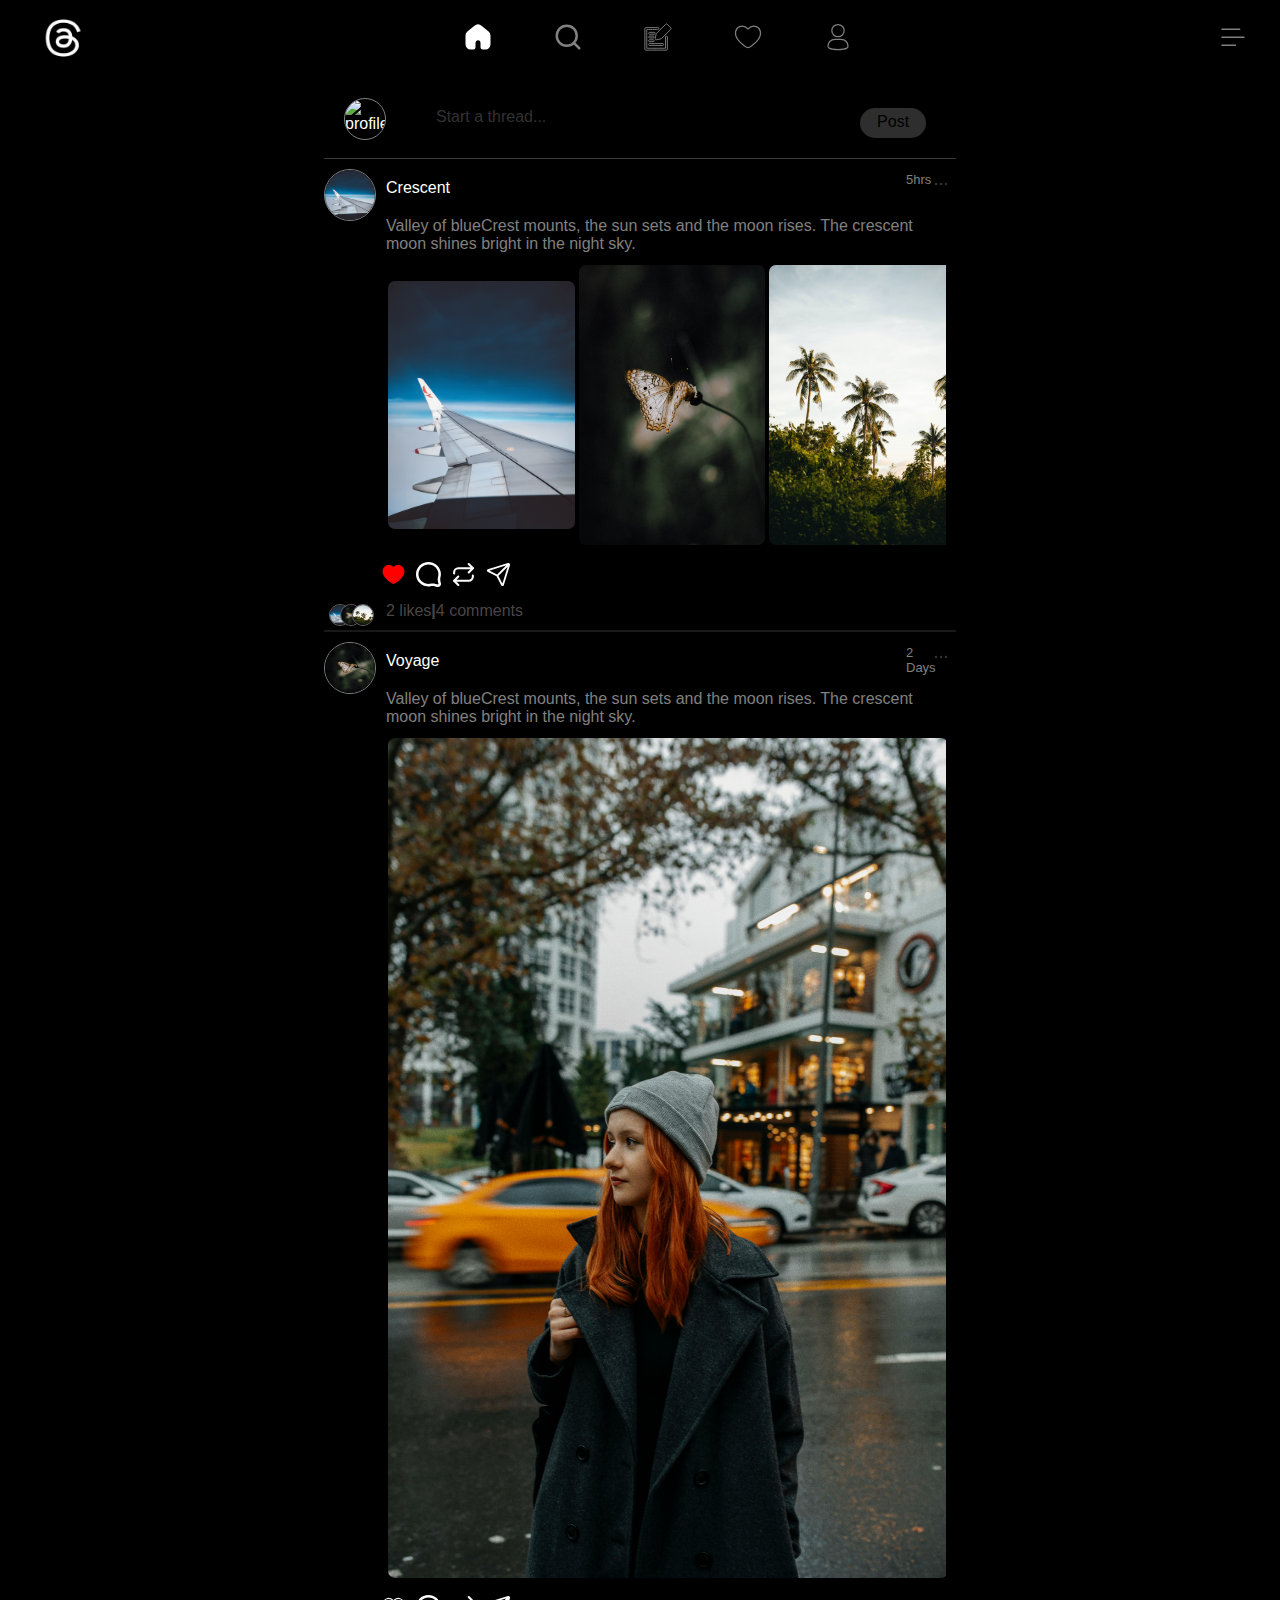
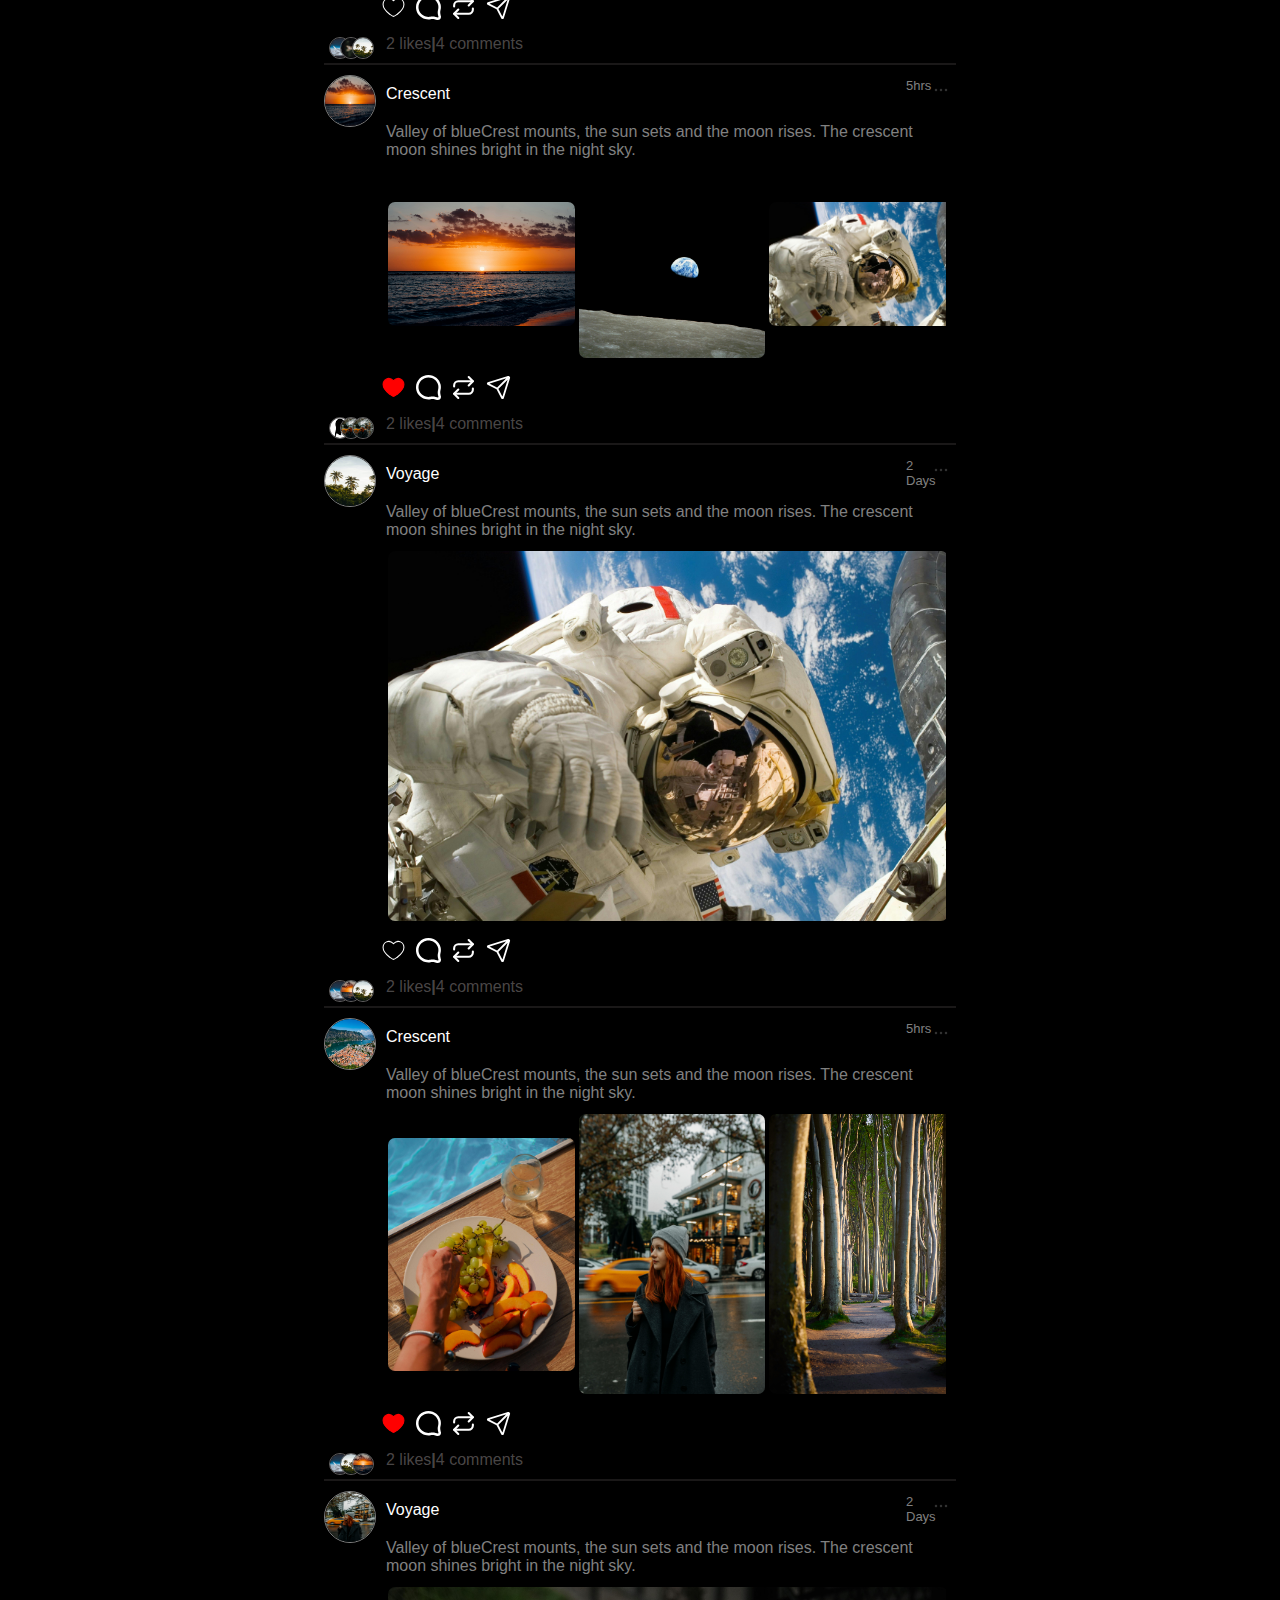
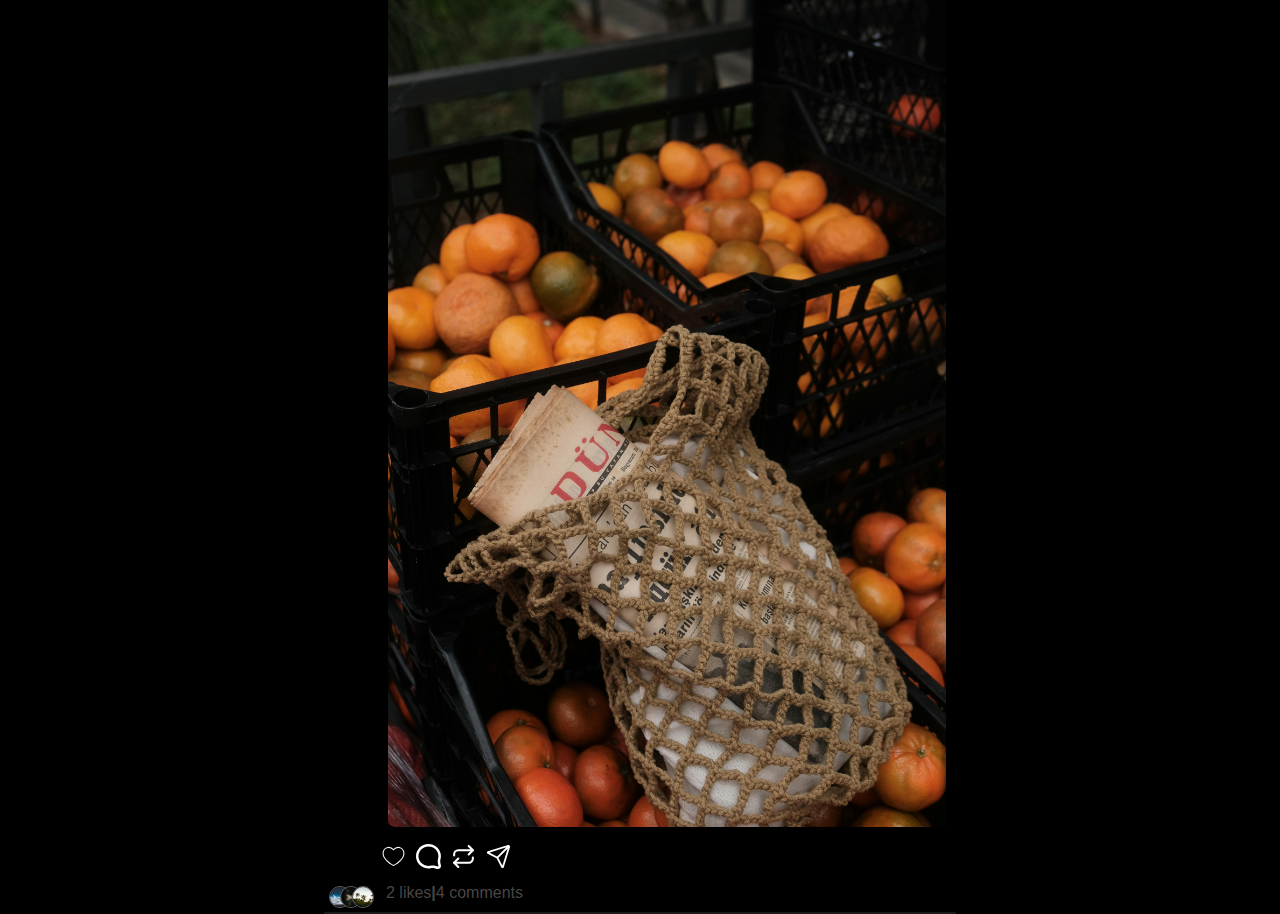
==== home.html @ 06d6451f "First Commit" ====
<!DOCTYPE html>
<html lang="en">

<head>
    <link rel="stylesheet" href="css/global.css" />
    <link rel="stylesheet" href="css/navbar.css"/>
    <link rel="stylesheet" href="css/home.css">
    <link rel="stylesheet" href="css/profile.css">
    <link rel="stylesheet" href="css/post.css" />
    <meta name="viewport" content="width=device-width, initial-scale=1.0">
    <link rel="icon" href="img/logo/mclogo_bl.jpeg" />
    <title>Threads</title>

    <meta charset="UTF-8">
    <title>Home</title>
</head>

<body>
    <!--navbar-->
    <div class="nav">
        <div class="logo"><img alt="threads" src="img/logo/logo_bl.jpeg" type="image/a" /></div>
        <div class="nav-btn">
            <div class="home nav-icon" id="n-home-btn">
                <!--id=home-->
                <svg id="n-home" class="active" width="800px" height="800px" viewBox="0 0 24 24" xmlns="http://www.w3.org/2000/svg">
                    <path
                        d="M21 17.8109V10.8663C21 9.88216 20.5726 8.95316 19.8418 8.34896L14.4558 3.89571C13.0113 2.70143 10.9887 2.70143 9.54424 3.89571L4.15818 8.34896C3.42742 8.95316 3 9.88216 3 10.8663V17.8109C3 19.5722 4.34315 21 6 21H8C8.55228 21 9 20.5523 9 20V16.7478C9 14.9865 10.3431 13.5587 12 13.5587C13.6569 13.5587 15 14.9865 15 16.7478V20C15 20.5523 15.4477 21 16 21H18C19.6569 21 21 19.5722 21 17.8109Z"
                        stroke-width="2" />
                </svg>


            </div>
            <!--id=search-->
            <div class="search nav-icon">
                <svg width="800px" id="search" class="passive" height="800px" viewBox="0 0 24 24" xmlns="http://www.w3.org/2000/svg">
                    <path
                        d="M16.6725 16.6412L21 21M19 11C19 15.4183 15.4183 19 11 19C6.58172 19 3 15.4183 3 11C3 6.58172 6.58172 3 11 3C15.4183 3 19 6.58172 19 11Z"
                        stroke-width="2" stroke-linecap="round" stroke-linejoin="round" />
                </svg>
            </div>
            <!--id=post-->
            <div class="post nav-icon special">
                <svg width="800px" id="post" class="passive" outline="none" height="800px" viewBox="0 0 32 32"
                    style="fill-rule:evenodd;clip-rule:evenodd;stroke-linejoin:round;stroke-miterlimit:2;" version="1.1"
                    xml:space="preserve" xmlns="http://www.w3.org/2000/svg" xmlns:serif="http://www.serif.com/"
                    xmlns:xlink="http://www.w3.org/1999/xlink">
                    <g id="Layer1">
                        <path
                            d="M16,6l-13,0c-0.552,0 -1,0.448 -1,1l0,22c0,0.552 0.448,1 1,1l22,0c0.552,0 1,-0.448 1,-1l0,-13c0,-0.552 -0.448,-1 -1,-1c-0.552,-0 -1,0.448 -1,1l0,12c0,0 -20,0 -20,0c0,0 0,-20 0,-20c-0,0 12,0 12,0c0.552,0 1,-0.448 1,-1c0,-0.552 -0.448,-1 -1,-1Zm-9,19l14,-0c0.552,0 1,-0.448 1,-1c0,-0.552 -0.448,-1 -1,-1l-14,0c-0.552,0 -1,0.448 -1,1c0,0.552 0.448,1 1,1Zm-0,-4l4,0c0.552,-0 1,-0.448 1,-1c-0,-0.552 -0.448,-1 -1,-1l-4,0c-0.552,-0 -1,0.448 -1,1c-0,0.552 0.448,1 1,1Zm22.707,-13.293c0.391,-0.39 0.391,-1.024 0,-1.414l-4,-4c-0.39,-0.391 -1.024,-0.391 -1.414,-0l-10,10c-0.14,0.139 -0.235,0.317 -0.274,0.511l-1,5c-0.065,0.328 0.037,0.667 0.274,0.903c0.236,0.237 0.575,0.339 0.903,0.274l5,-1c0.194,-0.039 0.372,-0.134 0.511,-0.274l10,-10Zm-22.707,9.293l4,0c0.552,0 1,-0.448 1,-1c0,-0.552 -0.448,-1 -1,-1l-4,0c-0.552,0 -1,0.448 -1,1c0,0.552 0.448,1 1,1Zm0,-4l5,-0c0.552,0 1,-0.448 1,-1c0,-0.552 -0.448,-1 -1,-1l-5,-0c-0.552,0 -1,0.448 -1,1c0,0.552 0.448,1 1,1Z" />
                    </g>
                </svg>
            </div>
            <!--id=notify-->
            <div class="notification nav-icon special">
                <svg width="800px" id="notify" class="passive" height="800px" viewBox="0 0 24 24" xmlns="http://www.w3.org/2000/svg">
                    <path
                        d="M2 9.1371C2 14 6.01943 16.5914 8.96173 18.9109C10 19.7294 11 20.5 12 20.5C13 20.5 14 19.7294 15.0383 18.9109C17.9806 16.5914 22 14 22 9.1371C22 4.27416 16.4998 0.825464 12 5.50063C7.50016 0.825464 2 4.27416 2 9.1371Z" />
                </svg>
            </div>
            <!--id=profile-->
            <div class="profile_ nav-icon "  id="n-profile-btn">
                <svg width="800px" class="passive" id="n-profile-icon" height="800px" viewBox="0 0 24 24" xmlns="http://www.w3.org/2000/svg">
                    <path class="empty" d="M12 11.796C14.7189 11.796 16.9231 9.60308 16.9231 6.89801C16.9231 4.19294 14.7189 2.00005 12 2.00005C9.28106 2.00005 7.07692 4.19294 7.07692 6.89801C7.07692 9.60308 9.28106 11.796 12 11.796Z"/>
                    <path class="empty" d="M14.5641 13.8369H9.4359C6.46154 13.8369 4 16.2859 4 19.245C4 19.9593 4.30769 20.5716 4.92308 20.8777C5.84615 21.3879 7.89744 22.0001 12 22.0001C16.1026 22.0001 18.1538 21.3879 19.0769 20.8777C19.5897 20.5716 20 19.9593 20 19.245C20 16.1838 17.5385 13.8369 14.5641 13.8369Z" />
                    </svg>
            </div>
        </div>
        <div class="settings nav-icon menu">
            <!--menu icon-->
            <svg width="800px" class="empty" height="800px" viewBox="0 0 28 28" version="1.1" xmlns="http://www.w3.org/2000/svg" xmlns:xlink="http://www.w3.org/1999/xlink">
                <!-- Uploaded to: SVG Repo, www.svgrepo.com, Generator: SVG Repo Mixer Tools -->
                <title>ic_fluent_list_28_regular</title>
                <desc>Created with Sketch.</desc>
                <g id="🔍-Product-Icons" stroke-width="1" fill-rule="evenodd">
                    <g id="ic_fluent_list_28_regular"  fill-rule="nonzero">
                        <path d="M16.25,21 C16.664,21 17,21.336 17,21.75 C17,22.164 16.664,22.5 16.25,22.5 L3.75,22.5 C3.336,22.5 3,22.164 3,21.75 C3,21.336 3.336,21 3.75,21 L16.25,21 Z M24.2484387,13.4983804 C24.6624387,13.4983804 24.9984387,13.8343804 24.9984387,14.2483804 C24.9984387,14.6623804 24.6624387,14.9983804 24.2484387,14.9983804 L3.74843873,14.9983804 C3.33443873,14.9983804 2.99843873,14.6623804 2.99843873,14.2483804 C2.99843873,13.8343804 3.33443873,13.4983804 3.74843873,13.4983804 L24.2484387,13.4983804 Z M20.25,6 C20.664,6 21,6.336 21,6.75 C21,7.164 20.664,7.5 20.25,7.5 L3.75,7.5 C3.336,7.5 3,7.164 3,6.75 C3,6.336 3.336,6 3.75,6 L20.25,6 Z" id="🎨-Color">
            
            </path>
                    </g>
                </g>
            </svg>
        </div>
    </div>
    <div class="whitespace"></div>
    <!--homepage-->
    <div id="homepage" class="homepage page shown">
        <div class="thread_post">
            <img class="profile" src="https://th.bing.com/th?id=OIF.708%2f0HHqDwS8JLhqGdsxUg&w=270&h=202&c=7&r=0&o=5&dpr=1.5&pid=1.7" alt="profile" />
            <p class="post-text"> Start a thread...</p>
            <div class="post-section">
                <p>Post</p>
            </div>
        </div>
        <div id="thread_" class="thread_collection"></div>
    </div>
    
    <div class="whitespace"></div>
    <!--profile-->
    <div class="profilepage page hidden" id="profilepage">
        <div class="pinfo" id="pinfo">
            <div class="p-information">
                <div class="p-text">
                    <div class="p-username" id="p-username">Username</div>
                    <div class="handle">
                        <p class="p-handle" id="p-handle">@user.name</p>
                        <div class="thread-net">threads.net</div>
                    </div>
                </div>
                <div class="p-image"><img src="img/profile/th.jpg" alt="" class="p-image" id="p-image"></div>
            </div>
            <div class="p-descr" id="p-descr">Lorem ipsum dolor sit amet consectetur adipisicing elit. Dignissimos ratione neque dolorum illo, ea tempora iusto! Excepturi placeat ad nisi perspiciatis distinctio, doloremque, quasi reprehenderit quam ratione expedita iste cupiditate!</div>
            <div class="p-stats" id="p-stats">
                <div class="followers" id="followers">14 followers</div>
                <div class="instagram">
                    <svg viewBox="0 0 24 24" fill="none" xmlns="http://www.w3.org/2000/svg">
                        <path fill-rule="evenodd" clip-rule="evenodd" d="M12 18C15.3137 18 18 15.3137 18 12C18 8.68629 15.3137 6 12 6C8.68629 6 6 8.68629 6 12C6 15.3137 8.68629 18 12 18ZM12 16C14.2091 16 16 14.2091 16 12C16 9.79086 14.2091 8 12 8C9.79086 8 8 9.79086 8 12C8 14.2091 9.79086 16 12 16Z" fill="white"/>
                        <path d="M18 5C17.4477 5 17 5.44772 17 6C17 6.55228 17.4477 7 18 7C18.5523 7 19 6.55228 19 6C19 5.44772 18.5523 5 18 5Z" fill="white"/>
                        <path fill-rule="evenodd" clip-rule="evenodd" d="M1.65396 4.27606C1 5.55953 1 7.23969 1 10.6V13.4C1 16.7603 1 18.4405 1.65396 19.7239C2.2292 20.8529 3.14708 21.7708 4.27606 22.346C5.55953 23 7.23969 23 10.6 23H13.4C16.7603 23 18.4405 23 19.7239 22.346C20.8529 21.7708 21.7708 20.8529 22.346 19.7239C23 18.4405 23 16.7603 23 13.4V10.6C23 7.23969 23 5.55953 22.346 4.27606C21.7708 3.14708 20.8529 2.2292 19.7239 1.65396C18.4405 1 16.7603 1 13.4 1H10.6C7.23969 1 5.55953 1 4.27606 1.65396C3.14708 2.2292 2.2292 3.14708 1.65396 4.27606ZM13.4 3H10.6C8.88684 3 7.72225 3.00156 6.82208 3.0751C5.94524 3.14674 5.49684 3.27659 5.18404 3.43597C4.43139 3.81947 3.81947 4.43139 3.43597 5.18404C3.27659 5.49684 3.14674 5.94524 3.0751 6.82208C3.00156 7.72225 3 8.88684 3 10.6V13.4C3 15.1132 3.00156 16.2777 3.0751 17.1779C3.14674 18.0548 3.27659 18.5032 3.43597 18.816C3.81947 19.5686 4.43139 20.1805 5.18404 20.564C5.49684 20.7234 5.94524 20.8533 6.82208 20.9249C7.72225 20.9984 8.88684 21 10.6 21H13.4C15.1132 21 16.2777 20.9984 17.1779 20.9249C18.0548 20.8533 18.5032 20.7234 18.816 20.564C19.5686 20.1805 20.1805 19.5686 20.564 18.816C20.7234 18.5032 20.8533 18.0548 20.9249 17.1779C20.9984 16.2777 21 15.1132 21 13.4V10.6C21 8.88684 20.9984 7.72225 20.9249 6.82208C20.8533 5.94524 20.7234 5.49684 20.564 5.18404C20.1805 4.43139 19.5686 3.81947 18.816 3.43597C18.5032 3.27659 18.0548 3.14674 17.1779 3.0751C16.2777 3.00156 15.1132 3 13.4 3Z" fill="white"/>
                        </svg>
                </div>
            </div>
            <div class="edit-profile">
                Edit Profile
            </div>
        </div>
        <div class="p-nav">
            <div class="active-tab thread-btn btn" id="thread-btn">Thread</div>
            <div class="reply-btn btn" id="reply-btn">Repost</div>
            <div class="repost-btn btn" id="repost-btn">Reply</div>
        </div>
        <div class="subgrouping">
            <div class="p_threads shown" id="p-threads"> No Posts</div>
            <div class="p_replies hidden" id="p-replies">No Replies</div>
            <div class="p_reposts hidden" id="p-reposts">No Reposts</div>
        </div>
    </div>

</body>
<script src="js/navigation.js"></script>
<script src="js/profile.js"></script>
<script src="js/posts.js"></script>
<script src="js/react.js"></script>
</html>
---- css/global.css ----
body{
    background-color: black;
    font-family: Arial, Helvetica, sans-serif;
    color: white;
}
.thread_post {
    margin-top: 10px;
    display: flex;
    border-bottom: 1px solid rgba(128, 128, 128, 0.47);
    height: 80px;
}
.textbox{
    border: none;
    background-color: rgb(32, 30, 30);
    color:grey;
}
.page{
    margin: 0px 25% 0 25%;
}
.shown{
    transition: ease-in-out 3s;
    display: block;
}
.hidden{
    transition:ease-in-out 3s;
    display: none;
}
---- css/navbar.css ----
.logo img{
    width: 130px;
    height: 80px;
}

.nav{
display: flex;
justify-content: space-between;
margin: -10px;
-webkit-backdrop-filter: blur(10px); 
-moz-backdrop-filter: blur(10px);
backdrop-filter: blur(10px) ;
position:fixed;
width:100vw;
z-index:1000;
}
.nav-btn{
    display: flex;
    justify-content: space-between;
}
.nav-icon{
    margin:10px;
    width: 70px;
    height: 60px;
    display: flex;
    justify-content: center;
    border-radius: 7px;
    transition: ease-in-out 0.2s;
}
.nav-icon svg{
    margin-top: 20%;
    width: 40px;
    height: 30px;

    
}
.nav-icon:hover{
    background-color: rgba(173, 169, 169, 0.285);
    transition: ease-in-out 0.2s;
}
.active{
    fill:white;
    stroke: white;
    transition: ease-in-out 0.3s;
}
.passive{
    stroke: grey;
    fill: none;
    transition: ease-in-out 0.3s;
}

.menu{
    fill:grey;
}
---- css/home.css ----
.homepage {
    height: 100vh;
    
}

.whitespace{

    height: 60px;
}

/*Posting*/


.profile {
    width: 40px;
    height: 40px;
    border-radius: 50px;
    margin: 20px;
    border: 1.2px solid grey;
}


.post-text {
    margin: 30px;
    color: rgba(128, 128, 128, 0.4);
    width: 70%;
}

.post-section {
    background-color: rgba(128, 128, 128, 0.356);
    width: 80px;
    height: 30px;
    text-align: center;
    border-radius: 50px;
    margin: 30px;

}

.post-section p {
    margin-top: 7%;
    color:black;
}
---- css/profile.css ----
.profilepage{

}
.page{

}
.pinfo{
    

}
.p-information{
    display:flex;
    justify-content: space-between;

}
.p-text{

}
.p-username{
    margin-top: 10px;
    font-size: 30px;

}
.handle{

    display: flex;

}
.p-handle{
    margin-top: 0px;
    margin-bottom: 0px;

}
.thread-net{
    width:fit-content;
    background-color: rgba(128, 128, 128, 0.708);
    justify-content: center;
    padding-left: 5px;
    padding-right: 5px;
    padding-top:1px;
    font-size:x-small;

    border-radius: 100px;
    color: rgb(218, 207, 207);
}
.p-image{
    border: 1px solid grey;
    border-radius:100%;
    width: 80px;
    height:80px;
    margin-right: 10px;

}
.p-descr{

    margin-right: 20%;
}
.p-stats{
    margin-top: 10px;
    display: flex;
    justify-content: space-between;
    
}
.followers{

}
.instagram{
    
}
.instagram svg{
    width:20px;
    height:20px;
}

.edit-profile{
    border:1px solid rgba(255, 255, 255, 0.301);
    border-radius: 7px;
    height:24px;
    text-align: center;
    padding-top:5px;
    
    margin: 10px;
}
.p-nav{
    display: flex;
}
.btn{
    width:calc(100%/3) ;
    height: 40px;
    text-align:center;
    padding-top: 20px;
    border-bottom: 1px solid grey;
    color:grey;
}

.active-tab{
    color: white;
    border-bottom: 1px solid white;
}

.p_threads{
    background-color: darkblue;
    text-align: center;
}

.p_replies{
    background-color: saddlebrown;
    text-align: center;
}

.p_reposts{
    background-color: goldenrod;
    text-align: center;
}

.subgrouping div{
    padding-top: 100px;
}
---- css/post.css ----
.body{
    justify-content: center;
    background-color: red;
}
.threadpost {
    display: flex;
    margin: 0px 25% 0 25%;
    border-bottom: 1px solid rgba(128, 128, 128, 0.47);
    color: white;
    height: auto;
}

.thread-post{
    width: 100%;
    height: auto;
    margin-top: 10px;
    display: grid;
    grid-template-columns: min-content auto;
    border-bottom: 2px solid rgba(43, 40, 40, 0.6);
    font-family: 'Gill Sans', 'Gill Sans MT', Calibri, 'Trebuchet MS', sans-serif;
}
.profile-images{
    display: flex;
    flex-direction: column;
    height: 100%;
    width:auto;

    justify-content: space-between;
}
.post-user{
    width:-moz-fit-content;
    width: fit-content;
    height: fit-content;
    
}
.post-user img{
    width: 50px;
    height: 50px;
    border-radius: 50%;
    border:1px solid grey;
}
.comment-users{
    width: auto;
    height: auto;

    padding-left: 5px;
}
.comment-users img{
    width: 20px;
    height: 20px;
    border-radius: 50%;
    border: 1px solid rgb(98, 96, 96);
}
.other{
    margin-left:-15px;
}



.more{
    border-radius: 100%;
    width: -moz-fit-content;
    width: fit-content;
    height: fit-content;

    transition: ease-in-out 0.2s;
}
.more:hover{
    background-color: rgba(70, 69, 69, 0.6);;
    transition: ease-in-out 0.2s;
}
.more svg{
    width: 30px;
    height: 30px;
}
.post-container{
    
}
.side-items{
    display: flex;
    font-size: x-small;
    justify-content: center;
    
}
.timepast{
    width: 20px;
    height: 20px;
    font-size: small;
    color: grey;
    margin-top: 3px;
    
}
.post-header{
    
    display: flex;
    justify-content: space-between;
    font-size: medium;

}
.post-context{
    width: inherit;
    
    color: grey;
    font-size: medium;
    margin: 10px;
}
.post-images{
    display: flex; /* Use flexbox to create a row */
    justify-content: space-between; /* Distribute space between images */
    align-items: center;

    display: flex;
    overflow: hidden;
    overflow-x: auto;
    scrollbar-color: grey black;
    margin:10px;
    width: auto;
}
.post-images img{
    height: auto;
    border-radius: 7px;
    margin: 2px;
    
}
.threes{max-width: calc(100% / 3);
}
.twos{
    max-width: calc(100% / 2);
}
.ones{
    max-width: 100%;
}
/*react*/
.post-react{
    
    height: 35px;
    width:15%;
    display: flex;
    
}

.react{
    stroke: white;
    width: -moz-fit-content;
    height: auto;
    width: fit-content;
    
    border-radius: 50%;
    transition:ease-in-out 0.1s;
}
.react:hover{
    background-color: rgba(70, 69, 69, 0.6);
    transition:ease-in-out 0.1s;
}
.react svg{
    margin:5px;

    width: 25px;
    height: 25px;
}
.liked{
    fill:red;
    stroke:red;
    transition: ease-in-out 0.2s;
}
.unliked{
    stroke:white;
    fill:none;
    transition: ease-in-out 0.2s;

}
.stats{
    margin: 10px;
    display: flex;
    color:rgba(128, 123, 123, 0.582);
}
.username{
        margin:10px;
}
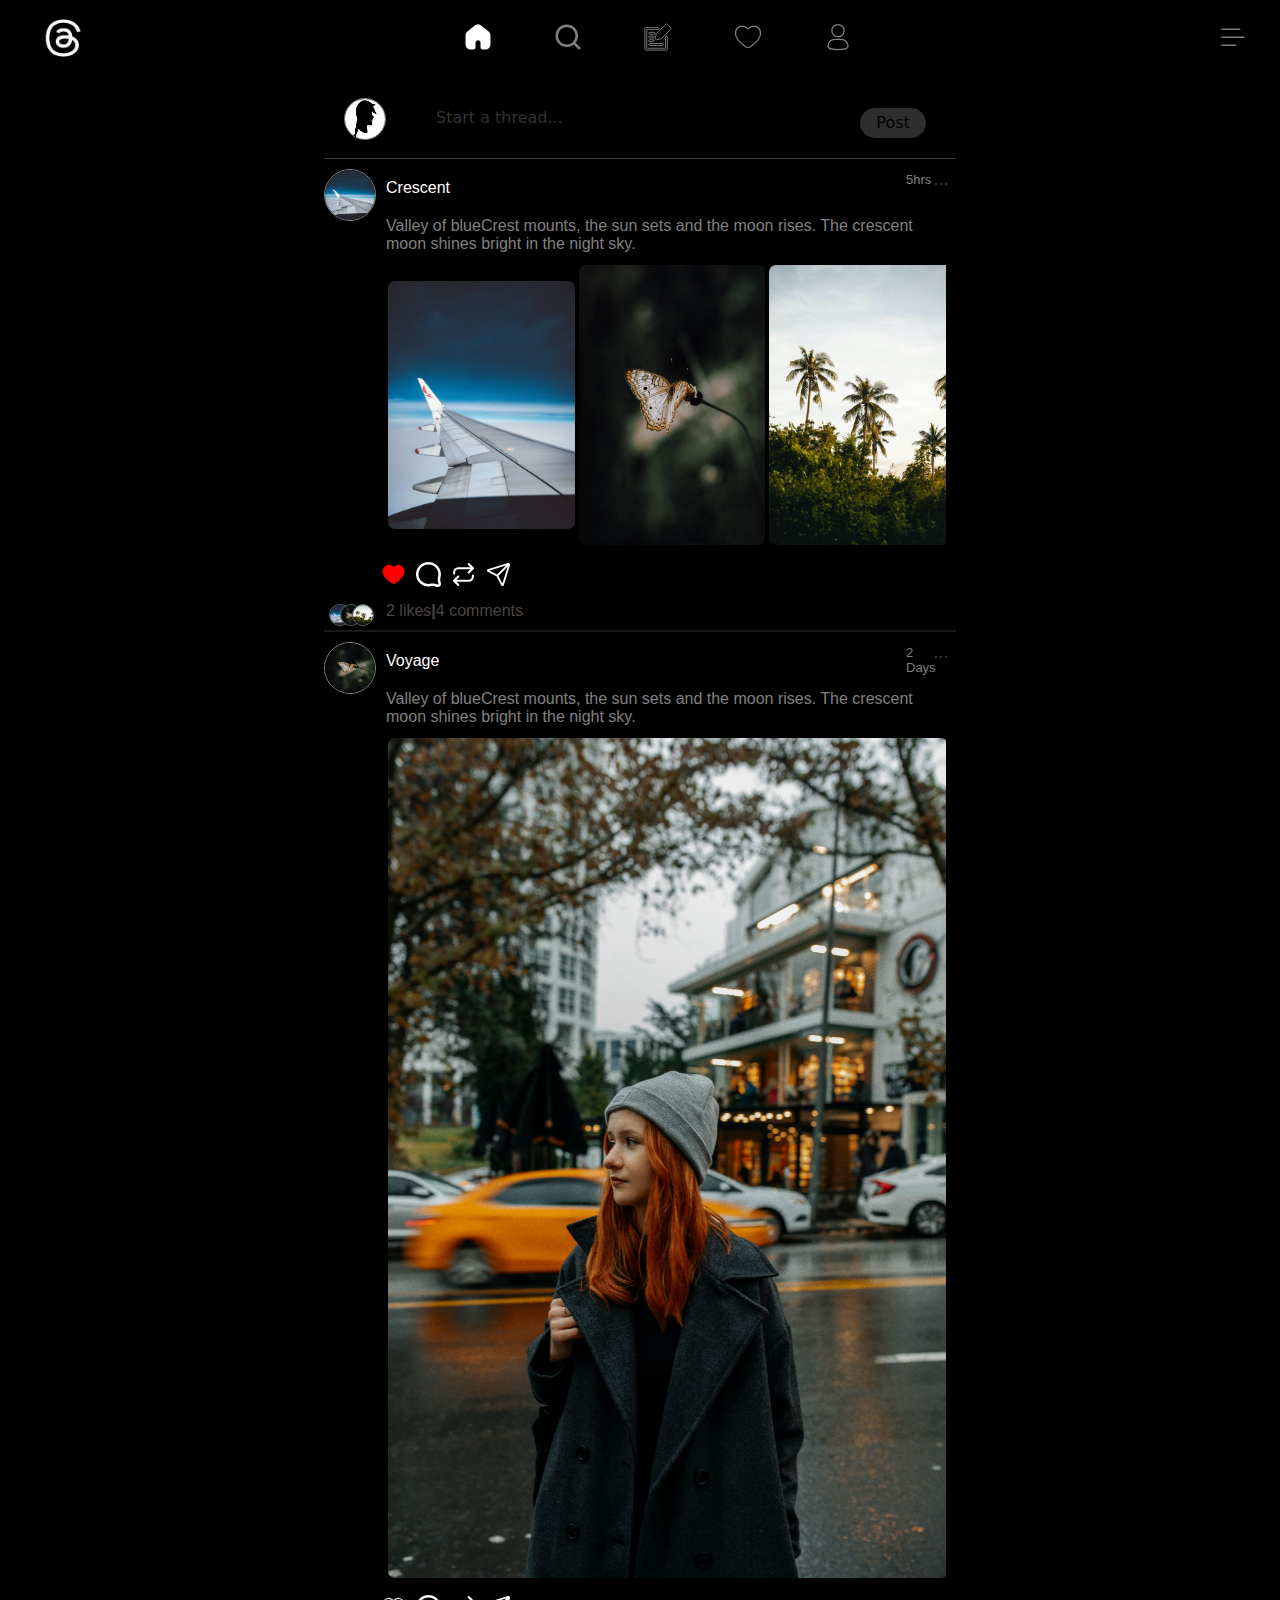
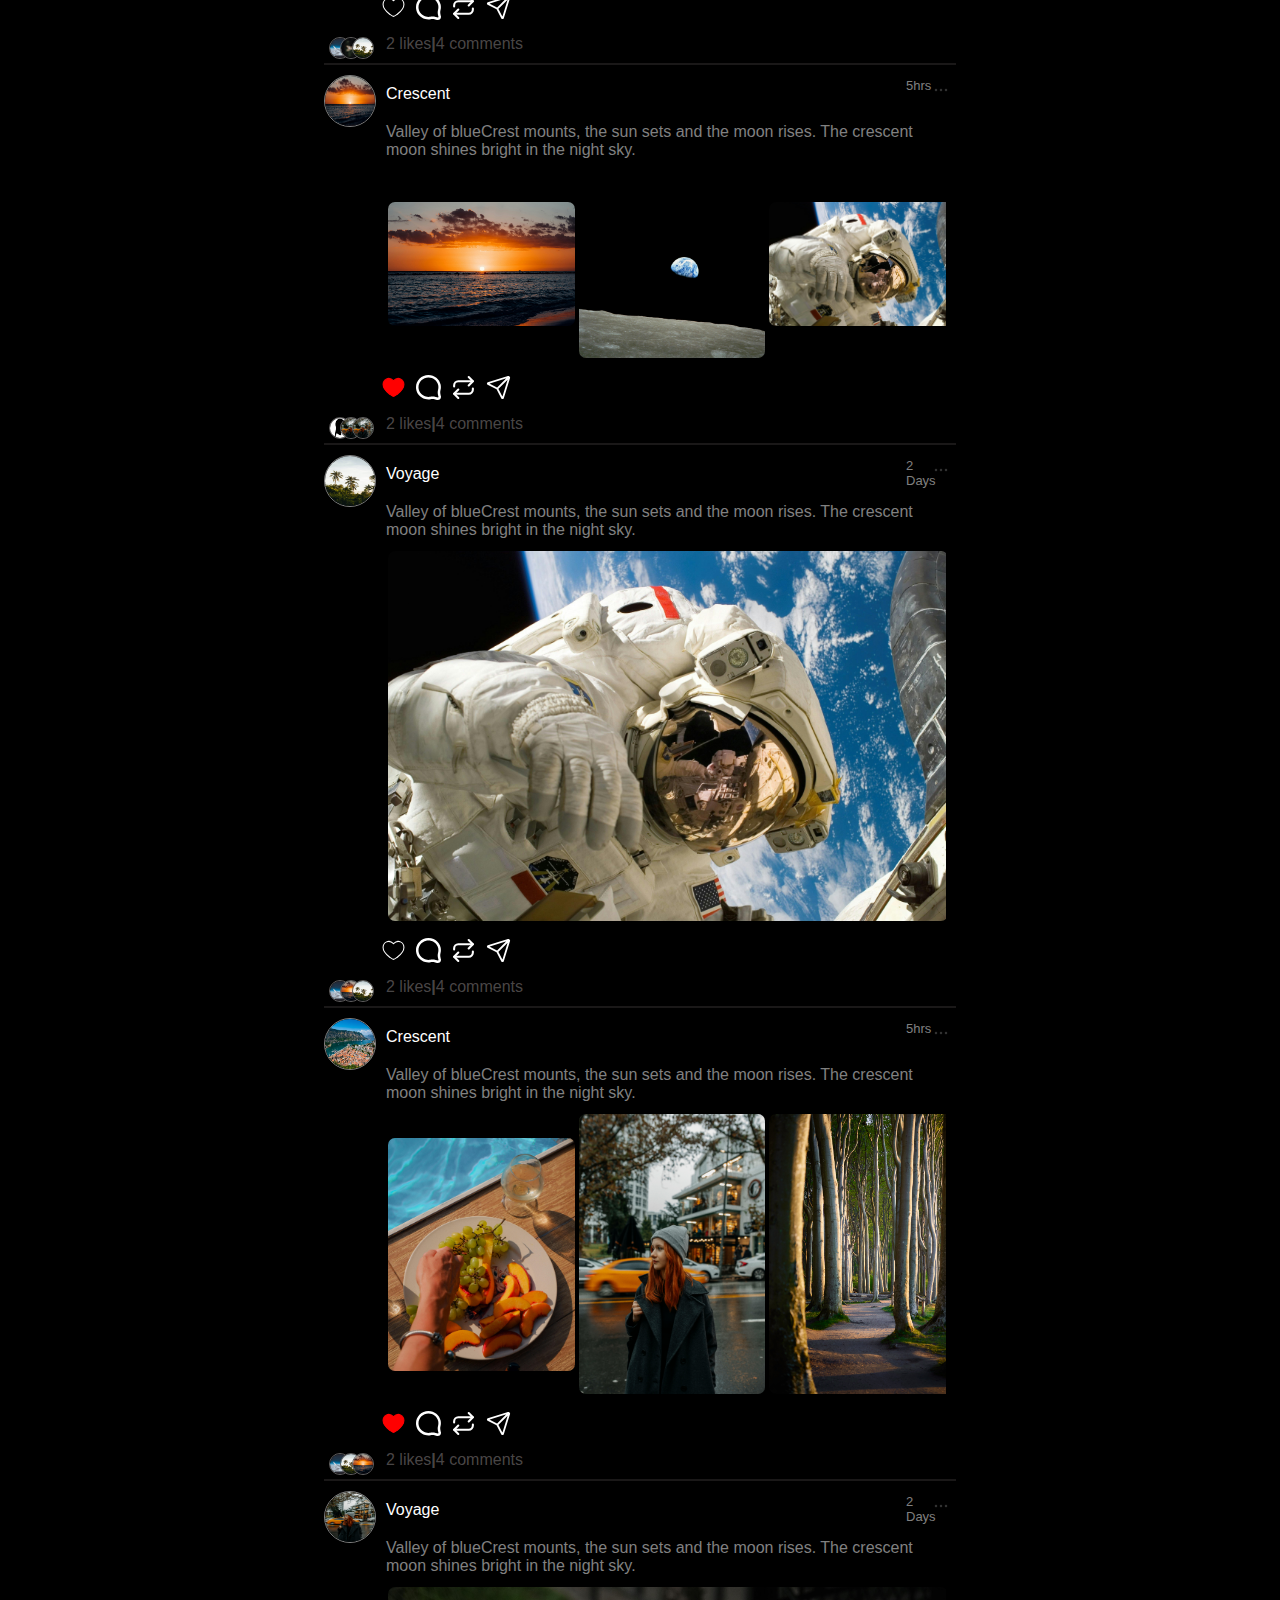
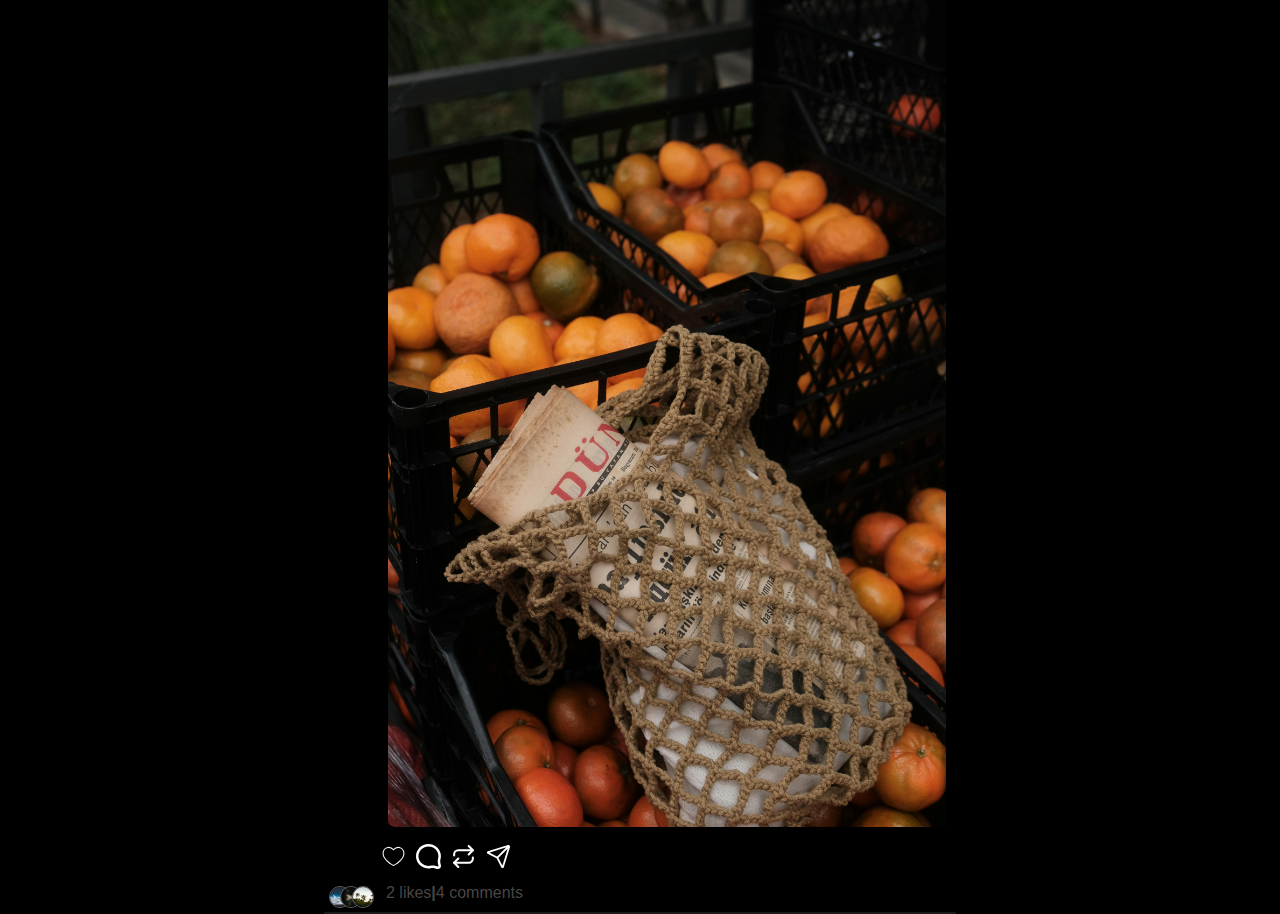
==== commit 21fc2267: "proper width of the profile page" ====
--- a/home.html
+++ b/home.html
@@ -68,7 +68,6 @@
         <div class="settings nav-icon menu">
             <!--menu icon-->
             <svg width="800px" class="empty" height="800px" viewBox="0 0 28 28" version="1.1" xmlns="http://www.w3.org/2000/svg" xmlns:xlink="http://www.w3.org/1999/xlink">
-                <!-- Uploaded to: SVG Repo, www.svgrepo.com, Generator: SVG Repo Mixer Tools -->
                 <title>ic_fluent_list_28_regular</title>
                 <desc>Created with Sketch.</desc>
                 <g id="🔍-Product-Icons" stroke-width="1" fill-rule="evenodd">
@@ -85,7 +84,7 @@
     <!--homepage-->
     <div id="homepage" class="homepage page shown">
         <div class="thread_post">
-            <img class="profile" src="https://th.bing.com/th?id=OIF.708%2f0HHqDwS8JLhqGdsxUg&w=270&h=202&c=7&r=0&o=5&dpr=1.5&pid=1.7" alt="profile" />
+            <div><img class="profile home" src="img/profile/th.jpg" alt="profile" /></div>
             <p class="post-text"> Start a thread...</p>
             <div class="post-section">
                 <p>Post</p>
--- a/css/global.css
+++ b/css/global.css
@@ -1,6 +1,6 @@
 body{
     background-color: black;
-    font-family: Arial, Helvetica, sans-serif;
+    font-family: system-ui, Helvetica, Arial, sans-serif;
     color: white;
 }
 .thread_post {
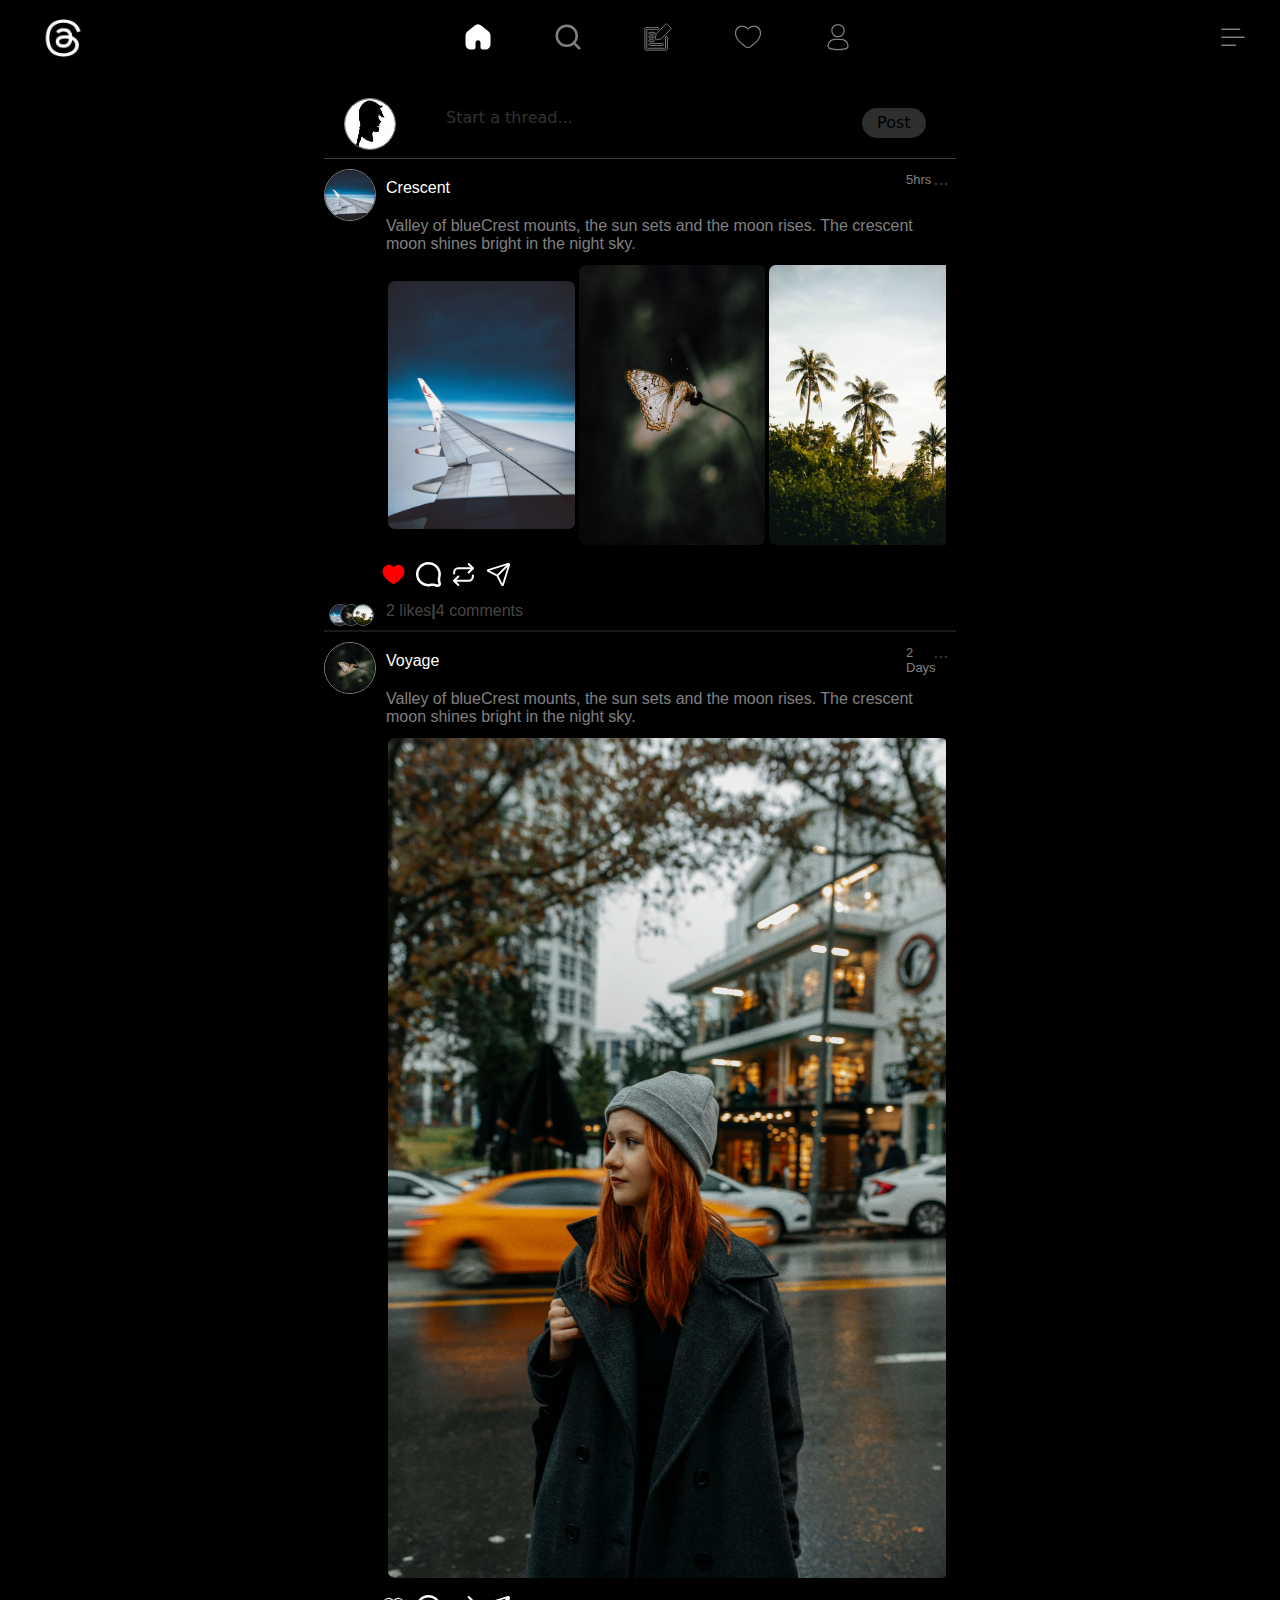
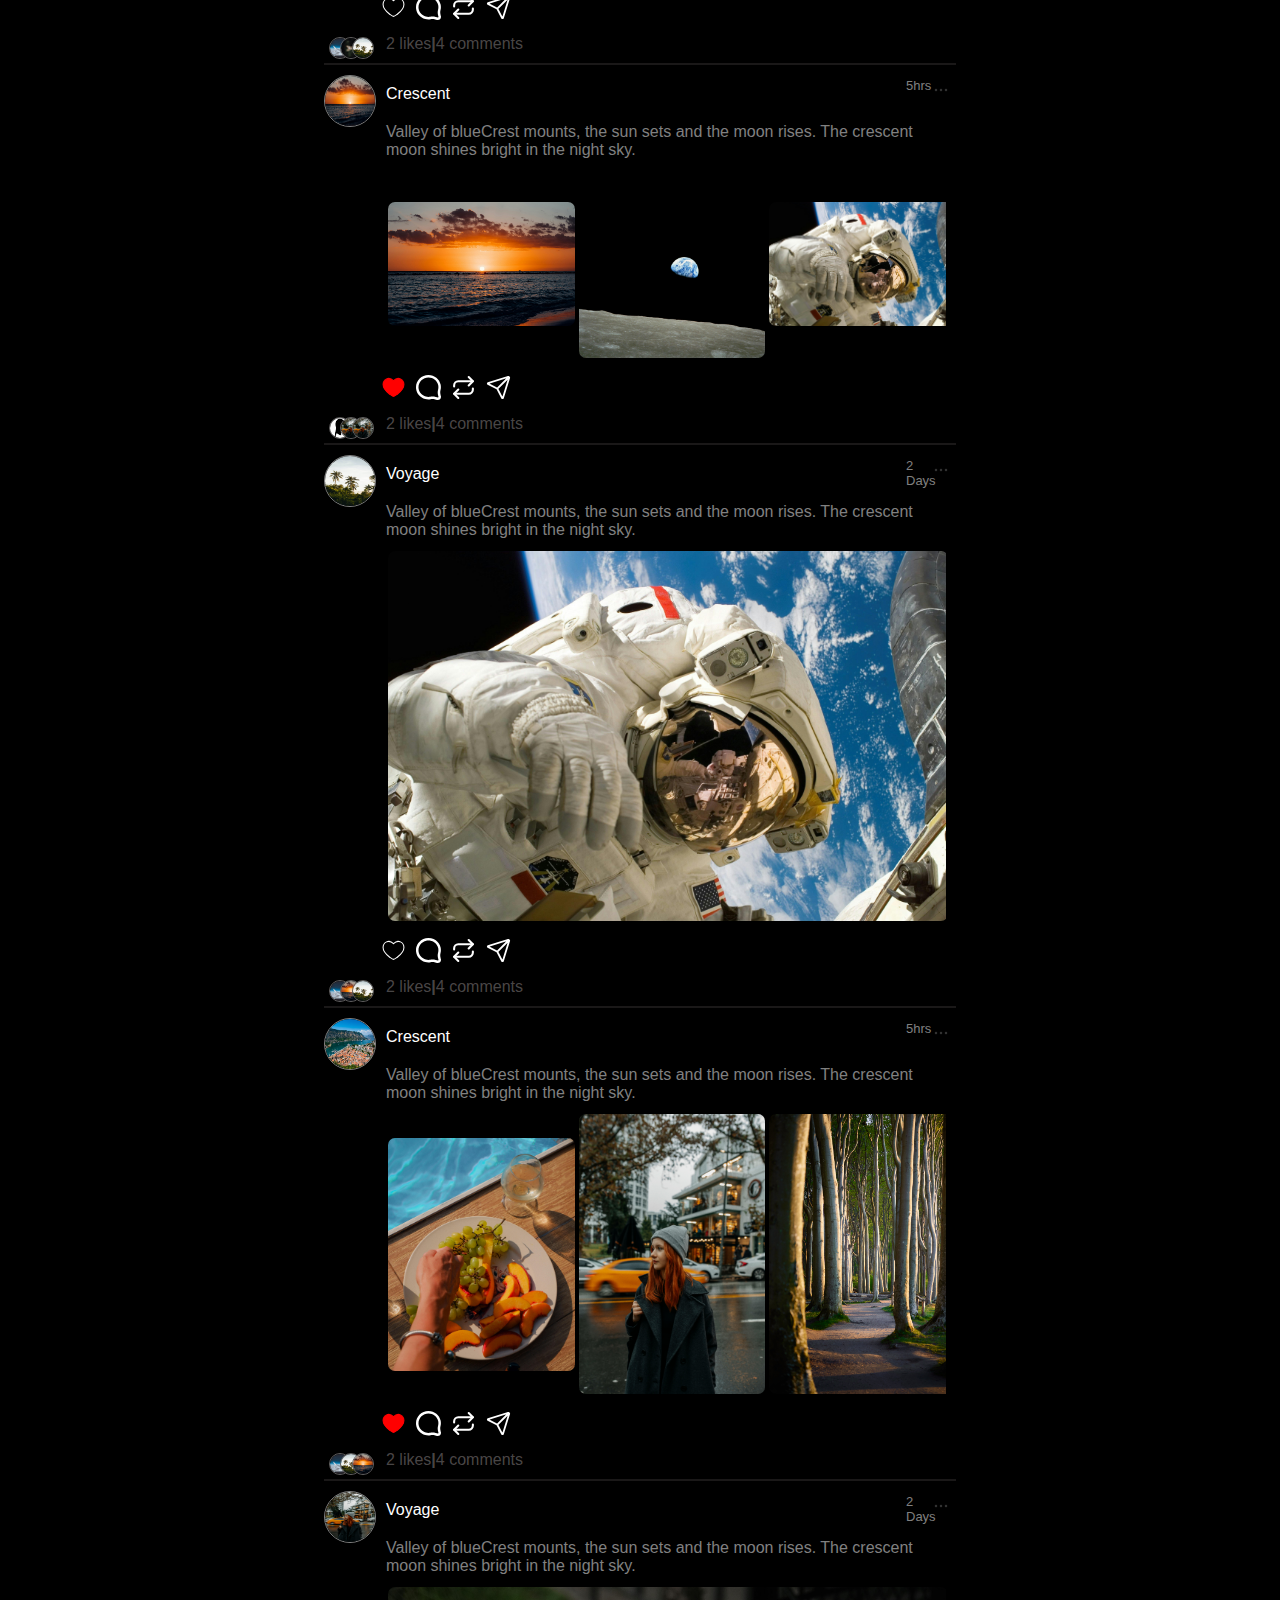
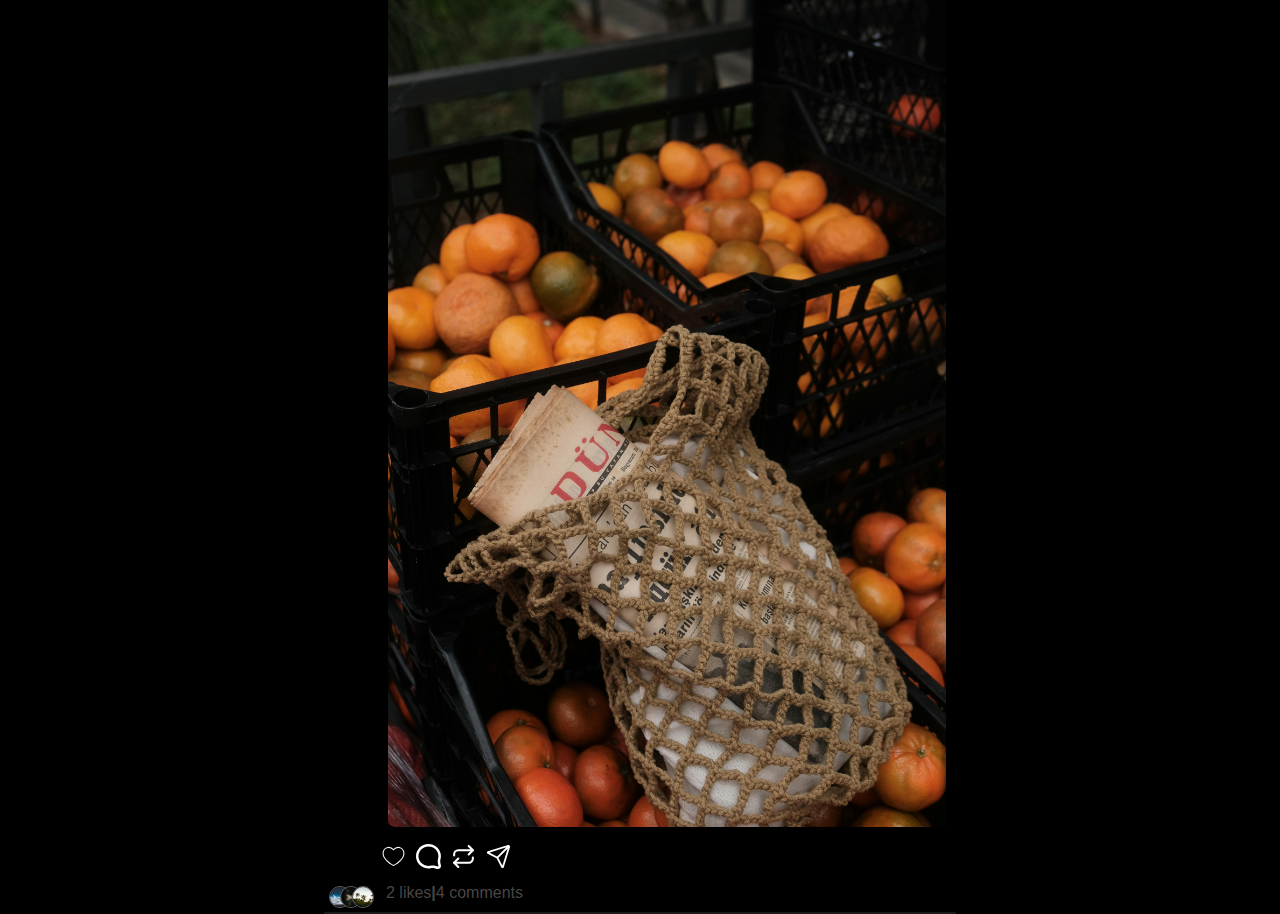
==== commit f6275f74: "smoothing the edges and adding logo linking" ====
--- a/home.html
+++ b/home.html
@@ -8,7 +8,7 @@
     <link rel="stylesheet" href="css/profile.css">
     <link rel="stylesheet" href="css/post.css" />
     <meta name="viewport" content="width=device-width, initial-scale=1.0">
-    <link rel="icon" href="img/logo/mclogo_bl.jpeg" />
+    <link rel="icon" href="img/logo/logo_bl.jpeg" />
     <title>Threads</title>
 
     <meta charset="UTF-8">
@@ -18,7 +18,7 @@
 <body>
     <!--navbar-->
     <div class="nav">
-        <div class="logo"><img alt="threads" src="img/logo/logo_bl.jpeg" type="image/a" /></div>
+        <div class="logo"><a href="home.html"><img alt="threads" src="img/logo/logo_bl.jpeg" type="image/a" /></a></div>
         <div class="nav-btn">
             <div class="home nav-icon" id="n-home-btn">
                 <!--id=home-->
@@ -41,7 +41,7 @@
             <!--id=post-->
             <div class="post nav-icon special">
                 <svg width="800px" id="post" class="passive" outline="none" height="800px" viewBox="0 0 32 32"
-                    style="fill-rule:evenodd;clip-rule:evenodd;stroke-linejoin:round;stroke-miterlimit:2;" version="1.1"
+                     version="1.1" class="unsvg"
                     xml:space="preserve" xmlns="http://www.w3.org/2000/svg" xmlns:serif="http://www.serif.com/"
                     xmlns:xlink="http://www.w3.org/1999/xlink">
                     <g id="Layer1">
@@ -109,7 +109,11 @@
             </div>
             <div class="p-descr" id="p-descr">Lorem ipsum dolor sit amet consectetur adipisicing elit. Dignissimos ratione neque dolorum illo, ea tempora iusto! Excepturi placeat ad nisi perspiciatis distinctio, doloremque, quasi reprehenderit quam ratione expedita iste cupiditate!</div>
             <div class="p-stats" id="p-stats">
-                <div class="followers" id="followers">14 followers</div>
+                <div class="followers" id="followers"><div class='comment-users'>
+                    <img src='img/post/s1.jpg' alt='profile'>
+                    <img src='img/post/s2.jpg' class='other' alt='profile'>
+                    <img src='img/post/c.jpg' class='other' alt='profile'>
+                </div>14 followers</div>
                 <div class="instagram">
                     <svg viewBox="0 0 24 24" fill="none" xmlns="http://www.w3.org/2000/svg">
                         <path fill-rule="evenodd" clip-rule="evenodd" d="M12 18C15.3137 18 18 15.3137 18 12C18 8.68629 15.3137 6 12 6C8.68629 6 6 8.68629 6 12C6 15.3137 8.68629 18 12 18ZM12 16C14.2091 16 16 14.2091 16 12C16 9.79086 14.2091 8 12 8C9.79086 8 8 9.79086 8 12C8 14.2091 9.79086 16 12 16Z" fill="white"/>
--- a/css/home.css
+++ b/css/home.css
@@ -9,11 +9,13 @@
 }
 
 /*Posting*/
-
+.unsvg{
+    fill-rule:evenodd;clip-rule:evenodd;stroke-linejoin:round;stroke-miterlimit:2;
+}
 
 .profile {
-    width: 40px;
-    height: 40px;
+    width: 50px;
+    height: 50px;
     border-radius: 50px;
     margin: 20px;
     border: 1.2px solid grey;
--- a/css/profile.css
+++ b/css/profile.css
@@ -1,21 +1,10 @@
-.profilepage{
 
-}
-.page{
-
-}
-.pinfo{
-    
-
-}
 .p-information{
     display:flex;
     justify-content: space-between;
 
 }
-.p-text{
 
-}
 .p-username{
     margin-top: 10px;
     font-size: 30px;
@@ -32,6 +21,7 @@
 
 }
 .thread-net{
+    width:-moz-fit-content;
     width:fit-content;
     background-color: rgba(128, 128, 128, 0.708);
     justify-content: center;
@@ -61,12 +51,7 @@
     justify-content: space-between;
     
 }
-.followers{
 
-}
-.instagram{
-    
-}
 .instagram svg{
     width:20px;
     height:20px;
@@ -99,17 +84,17 @@
 }
 
 .p_threads{
-    background-color: darkblue;
+
     text-align: center;
 }
 
 .p_replies{
-    background-color: saddlebrown;
+
     text-align: center;
 }
 
 .p_reposts{
-    background-color: goldenrod;
+
     text-align: center;
 }
 
